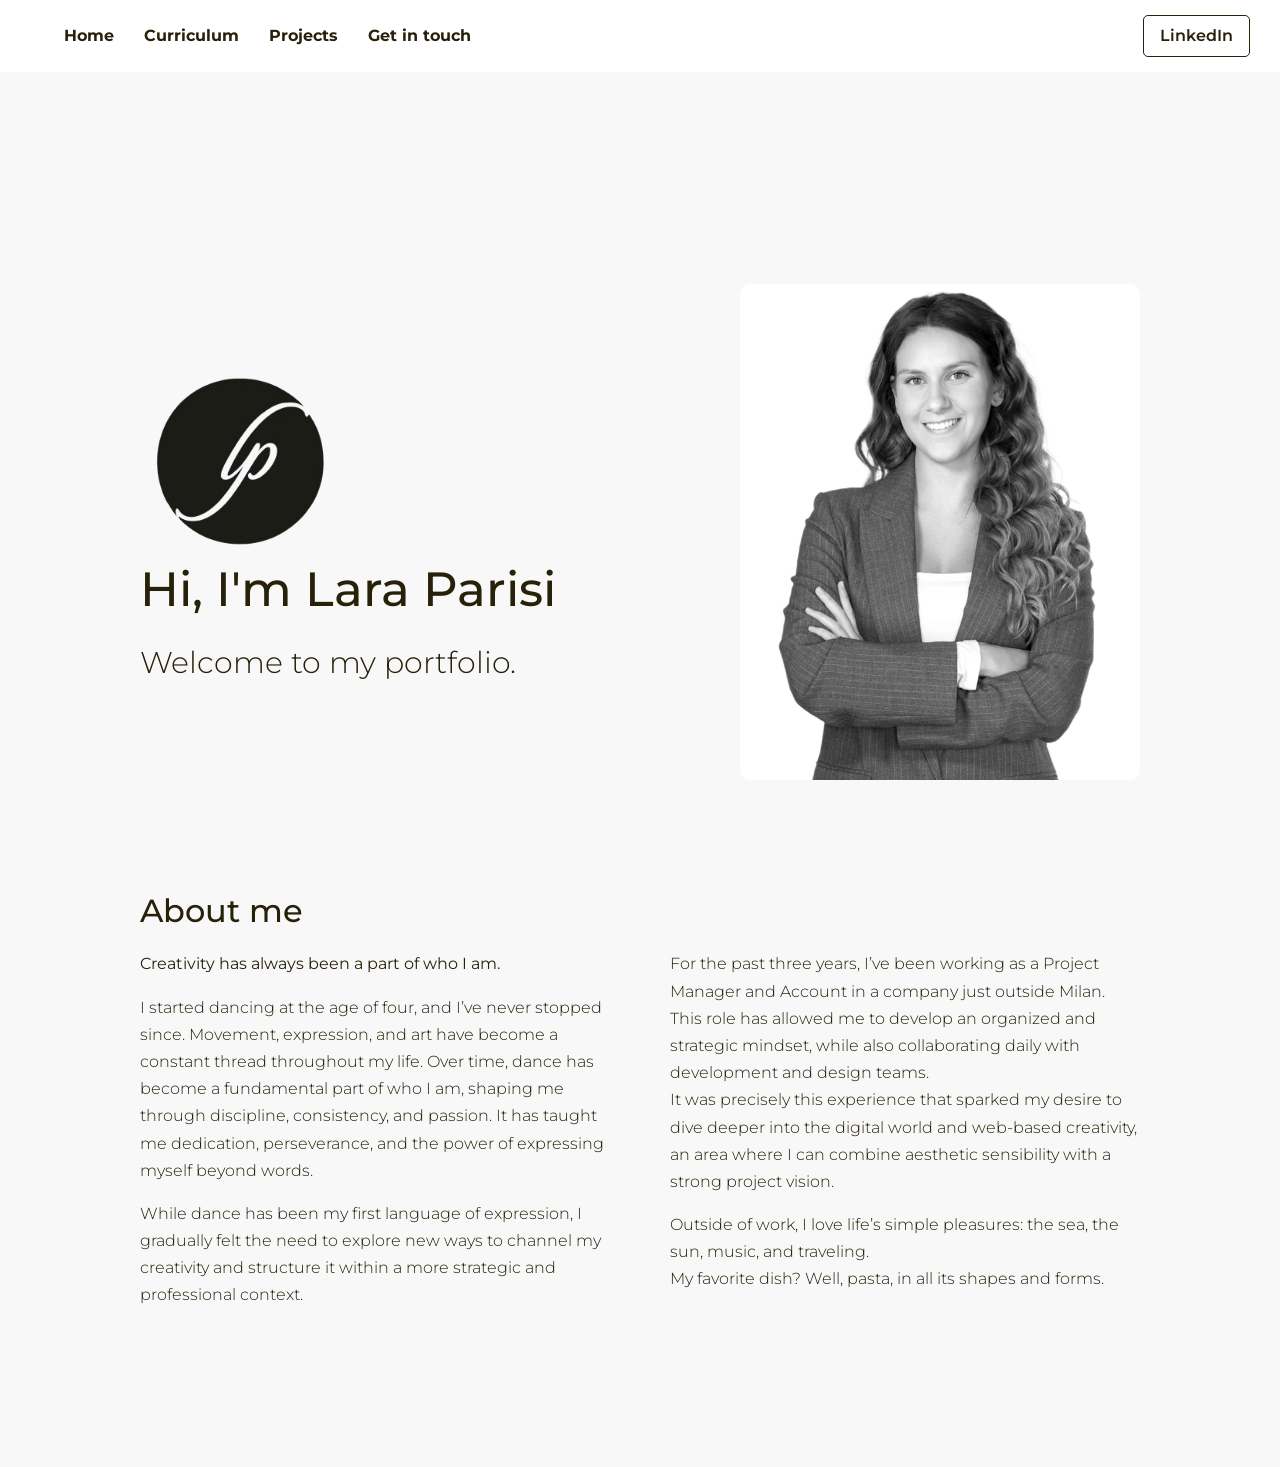
==== index.html @ 9abfd059 "Add files via upload" ====
<!DOCTYPE html>
<html lang="it">

<head>
    <meta charset="UTF-8">
    <meta name="viewport" content="width=device-width, initial-scale=1.0">

    <title>Lara Parisi</title>

    <link href="https://fonts.googleapis.com/css2?family=Montserrat:wght@300;400;600&display=swap" rel="stylesheet">

    <link href="https://cdn.jsdelivr.net/npm/bootstrap@5.3.0/dist/css/bootstrap.min.css" rel="stylesheet">
    <link rel="stylesheet" href="css/style.css">

    <link rel="icon" href="assets/img/lara-parisi-logotipo.svg" type="image/svg+xml">
</head>

<body>

    <header class="navbar">

        <input type="checkbox" id="menu-toggle">

        <label for="menu-toggle" class="hamburger">
            <img src="assets/img/hamburger_icon.svg.png" alt="menu">
        </label>

        <nav id="menu">
            <a href="index.html">Home</a>
            <a href="cv.html">Curriculum</a>
            <a href="progetti.html">Projects</a>
            <a href="contatti.html">Get in touch</a>
        </nav>

        <a href="https://www.linkedin.com/in/lara-parisi/" class="linkedin">LinkedIn</a>
    </header>


    <main>

        <div class="container hero">

            <div class="text">
                <img class="logo-lara-parisi" src="assets/img/lara-parisi-logotipo.svg">
                <h1>Hi, I'm Lara Parisi</h1>
                <p class="welcome">Welcome to my portfolio.</p>
            </div>

            <div class="image">
                <img src="assets/img/lara-parisi.webp" alt="Lara">
            </div>

        </div>

        <section class="container about">
            <h2>About me</h2>

            <div class="about-text">
                <p><strong>Creativity has always been a part of who I am.</strong></p>
                <p>I started dancing at the age of four, and I’ve never stopped since. Movement, expression, and art
                    have become a constant thread throughout my life.
                    Over time, dance has become a fundamental part of who I am, shaping me through discipline,
                    consistency, and passion. It has taught me dedication,
                    perseverance, and the power of expressing myself beyond words.</p>
                <p>While dance has been my first language of expression, I gradually felt the need to explore new ways
                    to channel my creativity and structure it
                    within a more strategic and professional context.
                </p>
                <p>For the past three years, I’ve been working as a Project Manager and Account in a company just
                    outside Milan.
                    This role has allowed me to develop an organized and strategic mindset, while also collaborating
                    daily with
                    development and design teams. <br>
                    It was precisely this experience that sparked my desire to dive deeper into the digital world and
                    web-based
                    creativity, an area where I can combine aesthetic sensibility with a strong project vision.</p>
                <p>Outside of work, I love life’s simple pleasures: the sea, the sun, music, and traveling. <br>
                    My favorite dish? Well, pasta, in all its shapes and forms.</p>
            </div>
        </section>


    </main>

</body>

</html>
---- css/style.css ----
body {
  margin: 0;
  font-family: "Montserrat", sans-serif;
  background-color: #f8f8f8;
  color: #27210A;
}

main {
  padding-top: 100px;
}

.container {
  width: 80%;
  margin: 0 auto;
}

@media (max-width: 768px) {
  .container {
    width: 90%;
  }
}

h1 {
  font-size: 48px;
  margin-bottom: 20px;
}

h2 {
  font-size: 32px;
  margin-bottom: 20px;
}

p {
  font-weight: 300;
  color: #27210A;
  line-height: 1.6;
}

input,
textarea {
  font-family: inherit;
  font-size: 16px;
  box-sizing: border-box;
}

.navbar {
  position: sticky;
  top: 0;
  background: white;
  color: #27210A;
  display: flex;
  align-items: center;
  justify-content: space-between;
  padding: 15px 30px;
  z-index: 1000;
  padding-left: 5%;
}

#menu {
  display: flex;
  gap: 30px;
}

#menu a {
  color: #27210A;
  text-decoration: none;
  font-weight: 700;
  transition: 0.3s;
}

#menu a:hover {
  color: #676766;
}

.linkedin {
  border: 1px solid #27210A;
  padding: 8px 16px;
  border-radius: 5px;
  font-weight: 600;
  text-decoration: none;
  color: #27210A;
  transition: 0.3s;
}

.linkedin:hover {
  background: #27210A;
  color: white;
}

.hamburger {
  display: none;
  width: 25px;
  cursor: pointer;
}

.hamburger img {
  width: 25px;
  height: auto;
  display: block;
}

#menu-toggle {
  display: none;
}


/* MOBILE */
@media (max-width: 768px) {

  .navbar {
    justify-content: space-between;
    align-items: center;
  }

  .hamburger {
    display: block;
    order: 3;
    margin-left: auto;
  }

  .linkedin {
    order: 1;
  }

  #menu {
    display: none;
    flex-direction: column;
    background: white;
    position: absolute;
    top: 60px;
    left: 0;
    width: 100%;
    text-align: center;
    padding: 10px 0;
    z-index: 999;
  }

  #menu a {
    margin: 10px 0;
  }

  #menu-toggle:checked + .hamburger + #menu {
    display: flex;
  }
}

.hero {
  display: flex;
  justify-content: space-between;
  align-items: center;
  gap: 60px;
  min-height: 80vh;
}

.hero .image img {
  width: 100%;
  max-width: 400px;
  border-radius: 10px;
}

.about-text {
  -moz-column-count: 2;
  column-count: 2;
  -moz-column-gap: 60px;
  column-gap: 60px;
  margin-top: 20px;
  margin-bottom: 150px;
}

.about-text p {
  margin: 0 0 16px;
  line-height: 1.7;
  color: #27210A;
  -moz-column-break-inside: avoid;
  break-inside: avoid;
}

.welcome {
  font-size: 30px;
}

.logo-lara-parisi {
  width: 200px;
}

@media (max-width: 768px) {
  .hero {
    flex-direction: column;
    text-align: center;
  }

  .about-text {
    -moz-column-count: 1;
    column-count: 1;
    -moz-column-gap: 0;
    column-gap: 0;
  }
}

.projects {
  display: flex;
  flex-direction: column;
  gap: 80px;
}

/* CARD */
.project-card {
  background: white;
  padding: 40px;
  border-radius: 12px;
  box-shadow: 0 5px 20px rgba(0, 0, 0, 0.05);
}

/* TITOLI */
.project-card h2 {
  margin-bottom: 5px;
}

.subtitle {
  font-size: 16px;
  margin-bottom: 15px;
}

.description {
  max-width: 700px;
  margin-bottom: 30px;
}

/* GALLERIA */
.project-gallery {
  display: grid;
  grid-template-columns: repeat(3, 1fr);
  gap: 15px;
}

.project-gallery img {
  width: 100%;
  border-radius: 8px;
  -o-object-fit: cover;
  object-fit: cover;
}

/* MOBILE */
@media (max-width: 768px) {
  .project-gallery {
    grid-template-columns: 1fr 1fr;
  }
}

.cv-grid {
  display: grid;
  grid-template-columns: 2fr 1fr;
  gap: 60px;
}

.cv-block {
  margin-bottom: 60px;
}

.cv-item {
  margin-bottom: 15px;
}

.cv-item strong {
  display: block;
  font-weight: 600;
}

.cv-item span {
  font-size: 14px;
  color: #777;
}

/* SKILLS */
.skill {
  display: flex;
  justify-content: space-between;
  align-items: center;
  margin-bottom: 4px;
}

.dots {
  display: flex;
  gap: 5px;
}

.dot {
  width: 8px;
  height: 8px;
  border-radius: 50%;
  background: #27210A;
  opacity: 0.2;
}

.dot.active {
  opacity: 1;
}

/* TAGS */
.tag {
  display: inline-block;
  border: 1px solid #ccc;
  padding: 6px 12px;
  border-radius: 20px;
  font-size: 14px;
  margin-bottom: 8px;
}

.cv-right ul {
  padding-left: 18px;
  color: #27210A;
}

/* RESPONSIVE */
@media (max-width: 768px) {
  .cv-grid {
    grid-template-columns: 1fr;
  }
}

.contact-form {
  display: flex;
  flex-direction: column;
  gap: 20px;
}

.contact-form input,
.contact-form textarea {
  border-radius: 6px;
}

.form-control {
  padding: 14px;
  font-size: 16px;
}

textarea {
  min-height: 150px;
  resize: vertical;
}

.btn {
  border-radius: 6px;
}

/* MOBILE */
@media (max-width: 768px) {
  .container {
    padding-bottom: 100px;
  }
}
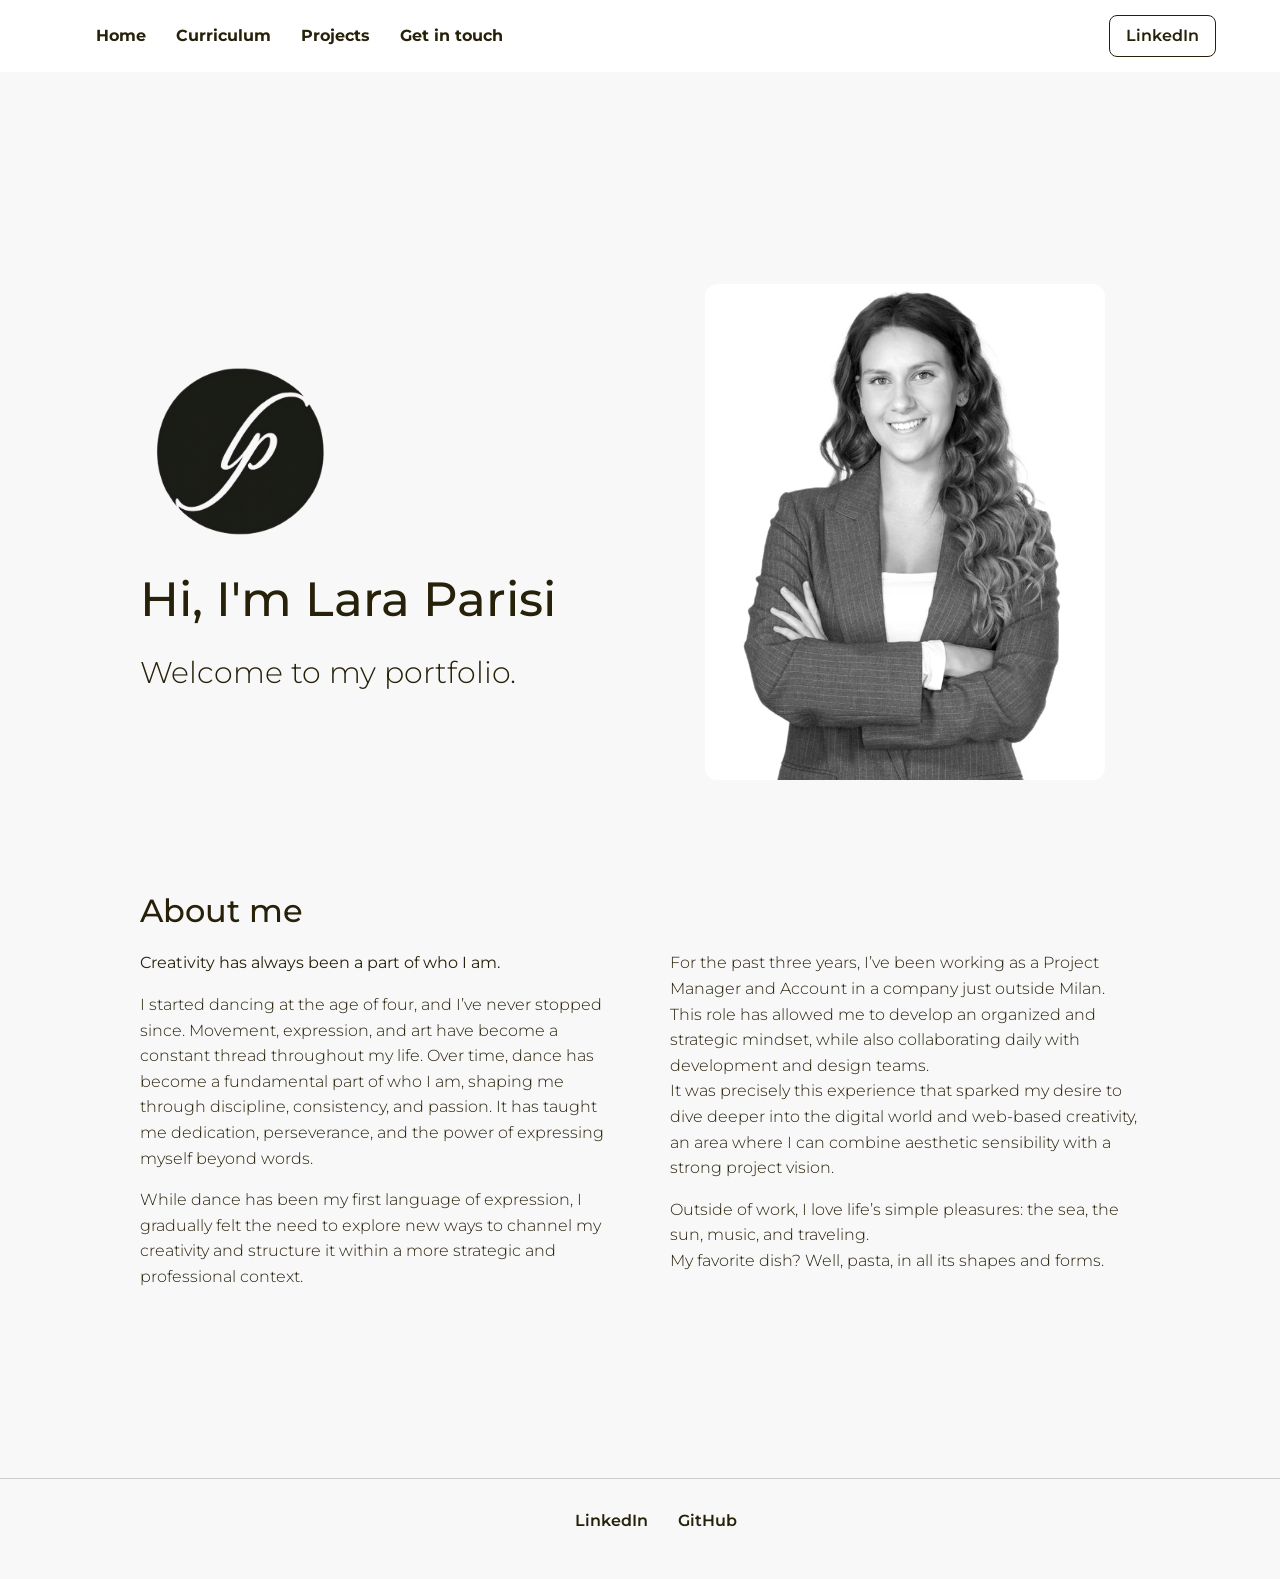
==== commit d78af8dd: "Add files via upload" ====
--- a/index.html
+++ b/index.html
@@ -4,83 +4,115 @@
 <head>
     <meta charset="UTF-8">
     <meta name="viewport" content="width=device-width, initial-scale=1.0">
+    <title>Lara Parisi | Portfolio</title>
 
-    <title>Lara Parisi</title>
+    <meta name="description"
+        content="Portfolio personale di Lara Parisi, UX/UI designer con esperienza in project management, comunicazione e design digitale.">
 
-    <link href="https://fonts.googleapis.com/css2?family=Montserrat:wght@300;400;600&display=swap" rel="stylesheet">
+    <meta property="og:title" content="Lara Parisi | Portfolio">
+    <meta property="og:description"
+        content="Portfolio personale di Lara Parisi, UX/UI designer con esperienza in project management, comunicazione e design digitale.">
+    <meta property="og:type" content="website">
+    <meta property="og:image" content="assets/img/lara-parisi.webp">
+    <meta property="og:url" content="index.html">
+
+    <link rel="apple-touch-icon" sizes="180x180" href="assets/favicon/apple-touch-icon.png">
+    <link rel="icon" type="image/png" sizes="32x32" href="assets/favicon/favicon-32x32.png">
+    <link rel="icon" type="image/png" sizes="16x16" href="assets/favicon/favicon-16x16.png">
+    <link rel="shortcut icon" href="assets/favicon/favicon.ico">
+    <link rel="manifest" href="assets/favicon/site.webmanifest">
+    <meta name="theme-color" content="#f8f8f8">
+
+    <link rel="preconnect" href="https://fonts.googleapis.com">
+    <link rel="preconnect" href="https://fonts.gstatic.com" crossorigin>
+
+    <link rel="preload" as="style"
+        href="https://fonts.googleapis.com/css2?family=Montserrat:wght@300;400;600;700&display=swap">
+
+    <link rel="stylesheet" href="https://fonts.googleapis.com/css2?family=Montserrat:wght@300;400;600;700&display=swap">
 
     <link href="https://cdn.jsdelivr.net/npm/bootstrap@5.3.0/dist/css/bootstrap.min.css" rel="stylesheet">
     <link rel="stylesheet" href="css/style.css">
-
-    <link rel="icon" href="assets/img/lara-parisi-logotipo.svg" type="image/svg+xml">
+    
 </head>
 
 <body>
 
     <header class="navbar">
+        <input type="checkbox" id="menu-toggle" class="navbar__toggle">
 
-        <input type="checkbox" id="menu-toggle">
-
-        <label for="menu-toggle" class="hamburger">
-            <img src="assets/img/hamburger_icon.svg.png" alt="menu">
+        <label for="menu-toggle" class="navbar__hamburger">
+            <img class="navbar__hamburger-icon" src="assets/img/hamburger_icon.svg" alt="Apri menu">
         </label>
 
-        <nav id="menu">
-            <a href="index.html">Home</a>
-            <a href="cv.html">Curriculum</a>
-            <a href="progetti.html">Projects</a>
-            <a href="contatti.html">Get in touch</a>
+        <nav class="navbar__nav" aria-label="Navigazione principale">
+            <ul class="navbar__list" id="menu">
+                <li class="navbar__item"><a href="index.html" class="navbar__link">Home</a></li>
+                <li class="navbar__item"><a href="cv.html" class="navbar__link">Curriculum</a></li>
+                <li class="navbar__item"><a href="progetti.html" class="navbar__link">Projects</a></li>
+                <li class="navbar__item"><a href="contatti.html" class="navbar__link">Get in touch</a></li>
+            </ul>
         </nav>
 
-        <a href="https://www.linkedin.com/in/lara-parisi/" class="linkedin">LinkedIn</a>
+        <a href="https://www.linkedin.com/in/lara-parisi/" class="navbar__linkedin" target="_blank"
+            rel="noopener noreferrer nofollow">
+            LinkedIn
+        </a>
     </header>
-
 
     <main>
 
-        <div class="container hero">
-
-            <div class="text">
-                <img class="logo-lara-parisi" src="assets/img/lara-parisi-logotipo.svg">
-                <h1>Hi, I'm Lara Parisi</h1>
-                <p class="welcome">Welcome to my portfolio.</p>
+        <section class="container hero" aria-labelledby="hero-title">
+            <div class="hero__text">
+                <img class="hero__logo" src="assets/img/lara-parisi-logotipo.svg" alt="Logo Lara Parisi"
+                    fetchpriority="high">
+                <h1 id="hero-title">Hi, I'm Lara Parisi</h1>
+                <p class="hero__welcome">Welcome to my portfolio.</p>
             </div>
 
-            <div class="image">
-                <img src="assets/img/lara-parisi.webp" alt="Lara">
+            <div class="hero__image">
+                <img src="assets/img/lara-parisi.jpg" alt="Ritratto professionale di Lara Parisi" fetchpriority="high">
             </div>
+        </section>
 
-        </div>
+        <section class="container about" aria-labelledby="about-title">
+            <h2 id="about-title">About me</h2>
 
-        <section class="container about">
-            <h2>About me</h2>
+            <div class="about__text">
+                <p><strong>Creativity has always been a part of who I am.</strong></p>
 
-            <div class="about-text">
-                <p><strong>Creativity has always been a part of who I am.</strong></p>
                 <p>I started dancing at the age of four, and I’ve never stopped since. Movement, expression, and art
-                    have become a constant thread throughout my life.
-                    Over time, dance has become a fundamental part of who I am, shaping me through discipline,
-                    consistency, and passion. It has taught me dedication,
+                    have become a constant thread throughout my life. Over time, dance has become a fundamental part of
+                    who I am, shaping me through discipline, consistency, and passion. It has taught me dedication,
                     perseverance, and the power of expressing myself beyond words.</p>
+
                 <p>While dance has been my first language of expression, I gradually felt the need to explore new ways
-                    to channel my creativity and structure it
-                    within a more strategic and professional context.
-                </p>
+                    to channel my creativity and structure it within a more strategic and professional context.</p>
+
                 <p>For the past three years, I’ve been working as a Project Manager and Account in a company just
-                    outside Milan.
-                    This role has allowed me to develop an organized and strategic mindset, while also collaborating
-                    daily with
-                    development and design teams. <br>
+                    outside Milan. This role has allowed me to develop an organized and strategic mindset, while also
+                    collaborating daily with development and design teams. <br>
                     It was precisely this experience that sparked my desire to dive deeper into the digital world and
-                    web-based
-                    creativity, an area where I can combine aesthetic sensibility with a strong project vision.</p>
+                    web-based creativity, an area where I can combine aesthetic sensibility with a strong project
+                    vision.</p>
+
                 <p>Outside of work, I love life’s simple pleasures: the sea, the sun, music, and traveling. <br>
                     My favorite dish? Well, pasta, in all its shapes and forms.</p>
             </div>
         </section>
 
+    </main>
 
-    </main>
+    <footer class="footer">
+        <nav class="footer__nav" aria-label="Link social">
+            <ul class="footer__list">
+                <li><a href="https://www.linkedin.com/in/lara-parisi/" target="_blank"
+                        rel="noopener noreferrer nofollow">LinkedIn</a></li>
+                <li><a href="https://github.com/laraparisi/laraparisi.github.io" target="_blank"
+                        rel="noopener noreferrer nofollow">GitHub</a></li>
+            </ul>
+        </nav>
+    </footer>
 
 </body>
 
--- a/css/style.css
+++ b/css/style.css
@@ -1,12 +1,51 @@
+* {
+  margin: 0;
+  padding: 0;
+  box-sizing: border-box;
+}
+
+html {
+  scroll-behavior: smooth;
+}
+
 body {
-  margin: 0;
-  font-family: "Montserrat", sans-serif;
   background-color: #f8f8f8;
   color: #27210A;
+  font-family: "Montserrat", sans-serif;
 }
 
 main {
   padding-top: 100px;
+}
+
+img {
+  max-width: 100%;
+  display: block;
+}
+
+a {
+  color: inherit;
+  text-decoration: none;
+}
+
+ul,
+ol {
+  list-style-position: inside;
+}
+
+p {
+  font-weight: 300;
+  line-height: 1.6;
+}
+
+h1 {
+  font-size: 48px;
+  margin-bottom: 20px;
+}
+
+h2 {
+  font-size: 32px;
+  margin-bottom: 20px;
 }
 
 .container {
@@ -14,308 +53,360 @@
   margin: 0 auto;
 }
 
+input,
+textarea,
+button {
+  font-family: inherit;
+}
+
+.footer {
+  margin-top: 80px;
+  padding: 30px 0;
+  border-top: 1px solid #cccccc;
+}
+
+.footer__list {
+  display: flex;
+  justify-content: center;
+  gap: 30px;
+  list-style: none;
+}
+
+.footer__list a {
+  font-weight: 600;
+  transition: 0.3s ease;
+}
+
+.footer__list a:hover {
+  opacity: 0.7;
+}
+
 @media (max-width: 768px) {
   .container {
     width: 90%;
   }
-}
-
-h1 {
-  font-size: 48px;
-  margin-bottom: 20px;
-}
-
-h2 {
-  font-size: 32px;
-  margin-bottom: 20px;
-}
-
-p {
-  font-weight: 300;
-  color: #27210A;
-  line-height: 1.6;
-}
-
-input,
-textarea {
-  font-family: inherit;
-  font-size: 16px;
-  box-sizing: border-box;
-}
-
+  h1 {
+    font-size: 38px;
+  }
+  h2 {
+    font-size: 28px;
+  }
+  .footer__list {
+    flex-direction: column;
+    align-items: center;
+    gap: 12px;
+  }
+}
 .navbar {
   position: sticky;
   top: 0;
-  background: white;
-  color: #27210A;
+  z-index: 1000;
   display: flex;
   align-items: center;
   justify-content: space-between;
-  padding: 15px 30px;
-  z-index: 1000;
-  padding-left: 5%;
-}
-
-#menu {
-  display: flex;
+  padding: 15px 5%;
+  background-color: #ffffff;
+}
+
+.navbar__toggle {
+  display: none;
+}
+
+.navbar__nav {
+  display: flex;
+}
+
+.navbar__list {
+  display: flex;
+  align-items: center;
   gap: 30px;
-}
-
-#menu a {
-  color: #27210A;
-  text-decoration: none;
+  list-style: none;
+  margin-bottom: 0px;
+}
+
+.navbar__link {
   font-weight: 700;
-  transition: 0.3s;
-}
-
-#menu a:hover {
-  color: #676766;
-}
-
-.linkedin {
+  transition: 0.3s ease;
+}
+
+.navbar__link:hover {
+  opacity: 0.7;
+}
+
+.navbar__linkedin {
+  padding: 8px 16px;
   border: 1px solid #27210A;
-  padding: 8px 16px;
-  border-radius: 5px;
+  border-radius: 8px;
   font-weight: 600;
-  text-decoration: none;
-  color: #27210A;
-  transition: 0.3s;
-}
-
-.linkedin:hover {
-  background: #27210A;
-  color: white;
-}
-
-.hamburger {
+  transition: 0.3s ease;
+}
+
+.navbar__linkedin:hover {
+  background-color: #27210A;
+  color: #ffffff;
+}
+
+.navbar__hamburger {
   display: none;
-  width: 25px;
   cursor: pointer;
 }
 
-.hamburger img {
+.navbar__hamburger-icon {
   width: 25px;
   height: auto;
-  display: block;
-}
-
-#menu-toggle {
-  display: none;
-}
-
+}
 
 /* MOBILE */
 @media (max-width: 768px) {
-
   .navbar {
-    justify-content: space-between;
-    align-items: center;
-  }
-
-  .hamburger {
+    gap: 20px;
+  }
+  .navbar__hamburger {
     display: block;
+    margin-left: auto;
     order: 3;
-    margin-left: auto;
-  }
-
-  .linkedin {
+  }
+  .navbar__linkedin {
     order: 1;
   }
-
-  #menu {
+  .navbar__nav {
+    width: 100%;
+  }
+  .navbar__list {
     display: none;
-    flex-direction: column;
-    background: white;
     position: absolute;
-    top: 60px;
+    top: 68px;
     left: 0;
     width: 100%;
+    padding: 20px 0;
+    flex-direction: column;
+    gap: 18px;
+    background-color: #ffffff;
     text-align: center;
-    padding: 10px 0;
-    z-index: 999;
-  }
-
-  #menu a {
-    margin: 10px 0;
-  }
-
-  #menu-toggle:checked + .hamburger + #menu {
+  }
+  .navbar__toggle:checked + .navbar__hamburger + .navbar__nav .navbar__list {
     display: flex;
   }
 }
-
 .hero {
   display: flex;
+  align-items: center;
   justify-content: space-between;
-  align-items: center;
   gap: 60px;
   min-height: 80vh;
 }
 
-.hero .image img {
-  width: 100%;
+.hero__text {
+  flex: 1;
+}
+
+.hero__logo {
+  width: 200px;
+  margin-bottom: 20px;
+}
+
+.hero__welcome {
+  font-size: 30px;
+}
+
+.hero__image {
+  flex: 1;
+  display: flex;
+  justify-content: center;
+}
+
+.hero__image img {
   max-width: 400px;
-  border-radius: 10px;
-}
-
-.about-text {
+  border-radius: 12px;
+}
+
+.about {
+  padding-bottom: 100px;
+}
+
+.about__text {
   -moz-column-count: 2;
-  column-count: 2;
+       column-count: 2;
   -moz-column-gap: 60px;
-  column-gap: 60px;
+       column-gap: 60px;
   margin-top: 20px;
-  margin-bottom: 150px;
-}
-
-.about-text p {
-  margin: 0 0 16px;
-  line-height: 1.7;
-  color: #27210A;
+}
+
+.about__text p {
+  margin-bottom: 16px;
   -moz-column-break-inside: avoid;
-  break-inside: avoid;
-}
-
-.welcome {
-  font-size: 30px;
-}
-
-.logo-lara-parisi {
-  width: 200px;
-}
-
+       break-inside: avoid;
+}
+
+/* MOBILE */
 @media (max-width: 768px) {
   .hero {
     flex-direction: column;
     text-align: center;
-  }
-
-  .about-text {
+    min-height: auto;
+    padding-top: 20px;
+  }
+  .hero__welcome {
+    font-size: 24px;
+  }
+  .hero__logo {
+    margin: 0 auto 20px;
+  }
+  .about__text {
     -moz-column-count: 1;
-    column-count: 1;
-    -moz-column-gap: 0;
-    column-gap: 0;
-  }
-}
-
+         column-count: 1;
+  }
+}
 .projects {
   display: flex;
   flex-direction: column;
   gap: 80px;
 }
 
-/* CARD */
 .project-card {
-  background: white;
   padding: 40px;
+  background-color: #ffffff;
   border-radius: 12px;
   box-shadow: 0 5px 20px rgba(0, 0, 0, 0.05);
 }
 
-/* TITOLI */
-.project-card h2 {
-  margin-bottom: 5px;
-}
-
-.subtitle {
+.project-card__header {
+  margin-bottom: 20px;
+}
+
+.project-card__subtitle {
   font-size: 16px;
-  margin-bottom: 15px;
-}
-
-.description {
-  max-width: 700px;
+  font-weight: 400;
+  color: #777777;
+}
+
+.project-card__content {
+  max-width: 750px;
   margin-bottom: 30px;
 }
 
-/* GALLERIA */
-.project-gallery {
+.project-card__description {
+  margin-bottom: 16px;
+}
+
+.project-card__gallery {
   display: grid;
   grid-template-columns: repeat(3, 1fr);
   gap: 15px;
 }
 
-.project-gallery img {
+.project-card__gallery img {
   width: 100%;
   border-radius: 8px;
   -o-object-fit: cover;
-  object-fit: cover;
+     object-fit: cover;
+  transition: 0.3s ease;
+}
+
+.project-card__gallery img:hover {
+  transform: scale(1.02);
 }
 
 /* MOBILE */
 @media (max-width: 768px) {
-  .project-gallery {
-    grid-template-columns: 1fr 1fr;
-  }
-}
-
-.cv-grid {
+  .project-card {
+    padding: 25px;
+  }
+  .project-card__gallery {
+    grid-template-columns: repeat(2, 1fr);
+  }
+}
+.cv__grid {
   display: grid;
   grid-template-columns: 2fr 1fr;
   gap: 60px;
 }
 
-.cv-block {
+.cv__block {
   margin-bottom: 60px;
 }
 
-.cv-item {
+.cv__list,
+.cv__skills-list,
+.cv__tags {
+  list-style: none;
+  padding-left: 0;
+}
+
+.cv__item {
   margin-bottom: 15px;
 }
 
-.cv-item strong {
+.cv__item strong {
   display: block;
   font-weight: 600;
 }
 
-.cv-item span {
+.cv__item span {
   font-size: 14px;
-  color: #777;
-}
-
-/* SKILLS */
-.skill {
-  display: flex;
+  color: #777777;
+}
+
+.cv__skill {
+  display: flex;
+  align-items: center;
   justify-content: space-between;
-  align-items: center;
-  margin-bottom: 4px;
-}
-
-.dots {
+  margin-bottom: 8px;
+}
+
+.cv__dots {
   display: flex;
   gap: 5px;
 }
 
-.dot {
+.cv__dot {
   width: 8px;
   height: 8px;
   border-radius: 50%;
-  background: #27210A;
+  background-color: #27210A;
   opacity: 0.2;
 }
 
-.dot.active {
+.cv__dot--active {
   opacity: 1;
 }
 
-/* TAGS */
-.tag {
+.cv__tags {
+  display: flex;
+  flex-wrap: wrap;
+  gap: 8px;
+}
+
+.cv__tag {
   display: inline-block;
-  border: 1px solid #ccc;
   padding: 6px 12px;
+  border: 1px solid #cccccc;
   border-radius: 20px;
   font-size: 14px;
-  margin-bottom: 8px;
-}
-
-.cv-right ul {
+}
+
+.cv__soft-skills {
   padding-left: 18px;
   color: #27210A;
 }
 
-/* RESPONSIVE */
-@media (max-width: 768px) {
-  .cv-grid {
+/* MOBILE */
+@media (max-width: 768px) {
+  .cv__grid {
     grid-template-columns: 1fr;
   }
+}
+.contact-page {
+  padding-bottom: 100px;
+}
+
+.contact-section {
+  max-width: 800px;
+}
+
+.contact-section__intro {
+  margin-bottom: 40px;
+  max-width: 700px;
 }
 
 .contact-form {
@@ -324,28 +415,53 @@
   gap: 20px;
 }
 
-.contact-form input,
-.contact-form textarea {
-  border-radius: 6px;
-}
-
-.form-control {
+.contact-form .form-control {
   padding: 14px;
   font-size: 16px;
-}
-
-textarea {
-  min-height: 150px;
+  border-radius: 8px;
+  border: 1px solid #cccccc;
+  box-shadow: none;
+}
+
+.contact-form .form-control:focus {
+  border-color: #27210A;
+  box-shadow: none;
+}
+
+.contact-form textarea {
+  min-height: 160px;
   resize: vertical;
 }
 
-.btn {
-  border-radius: 6px;
+.contact-form .btn {
+  width: -moz-fit-content;
+  width: fit-content;
+  padding: 12px 26px;
+  border-radius: 8px;
+  transition: 0.3s ease;
+}
+
+.contact-form .btn:hover {
+  opacity: 0.9;
+}
+
+.visually-hidden {
+  position: absolute;
+  width: 1px;
+  height: 1px;
+  margin: -1px;
+  padding: 0;
+  overflow: hidden;
+  border: 0;
+  clip: rect(0, 0, 0, 0);
 }
 
 /* MOBILE */
 @media (max-width: 768px) {
-  .container {
-    padding-bottom: 100px;
+  .contact-section__intro br {
+    display: none;
+  }
+  .contact-form .btn {
+    width: 100%;
   }
 }
